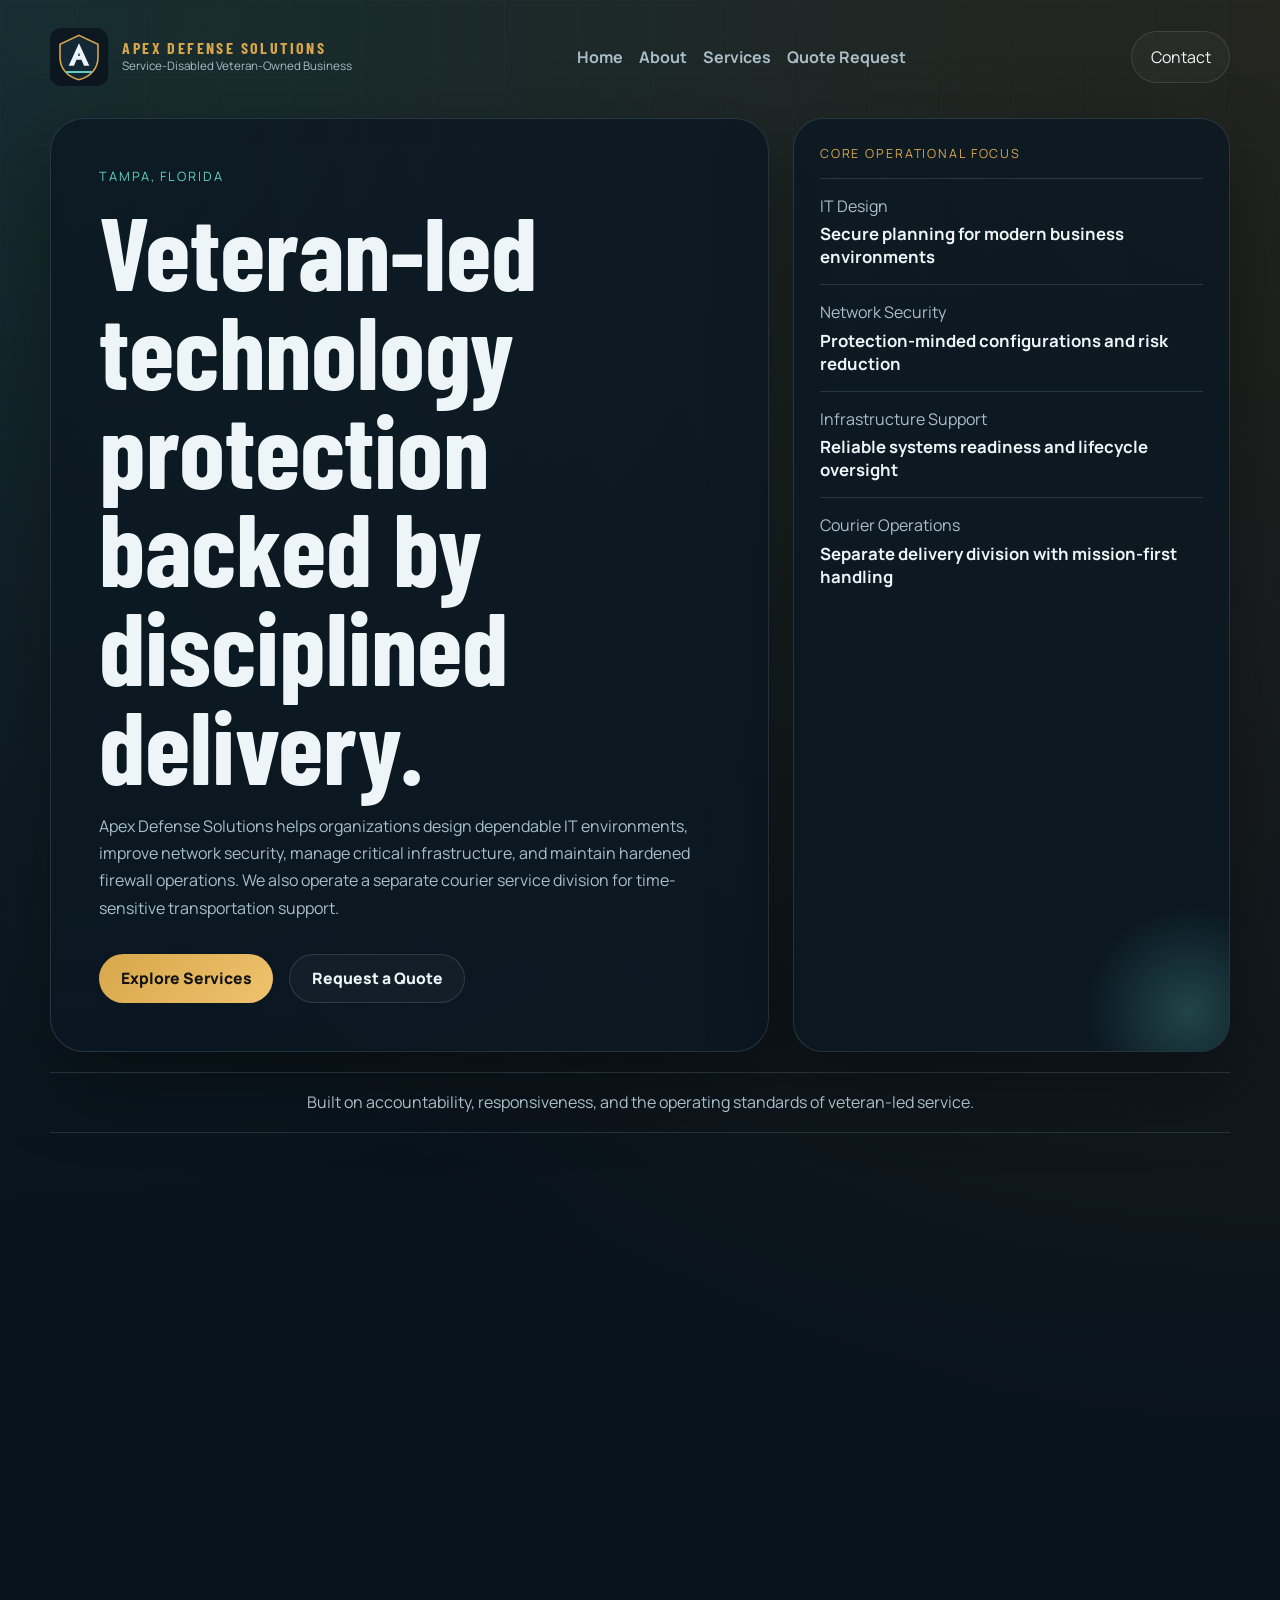
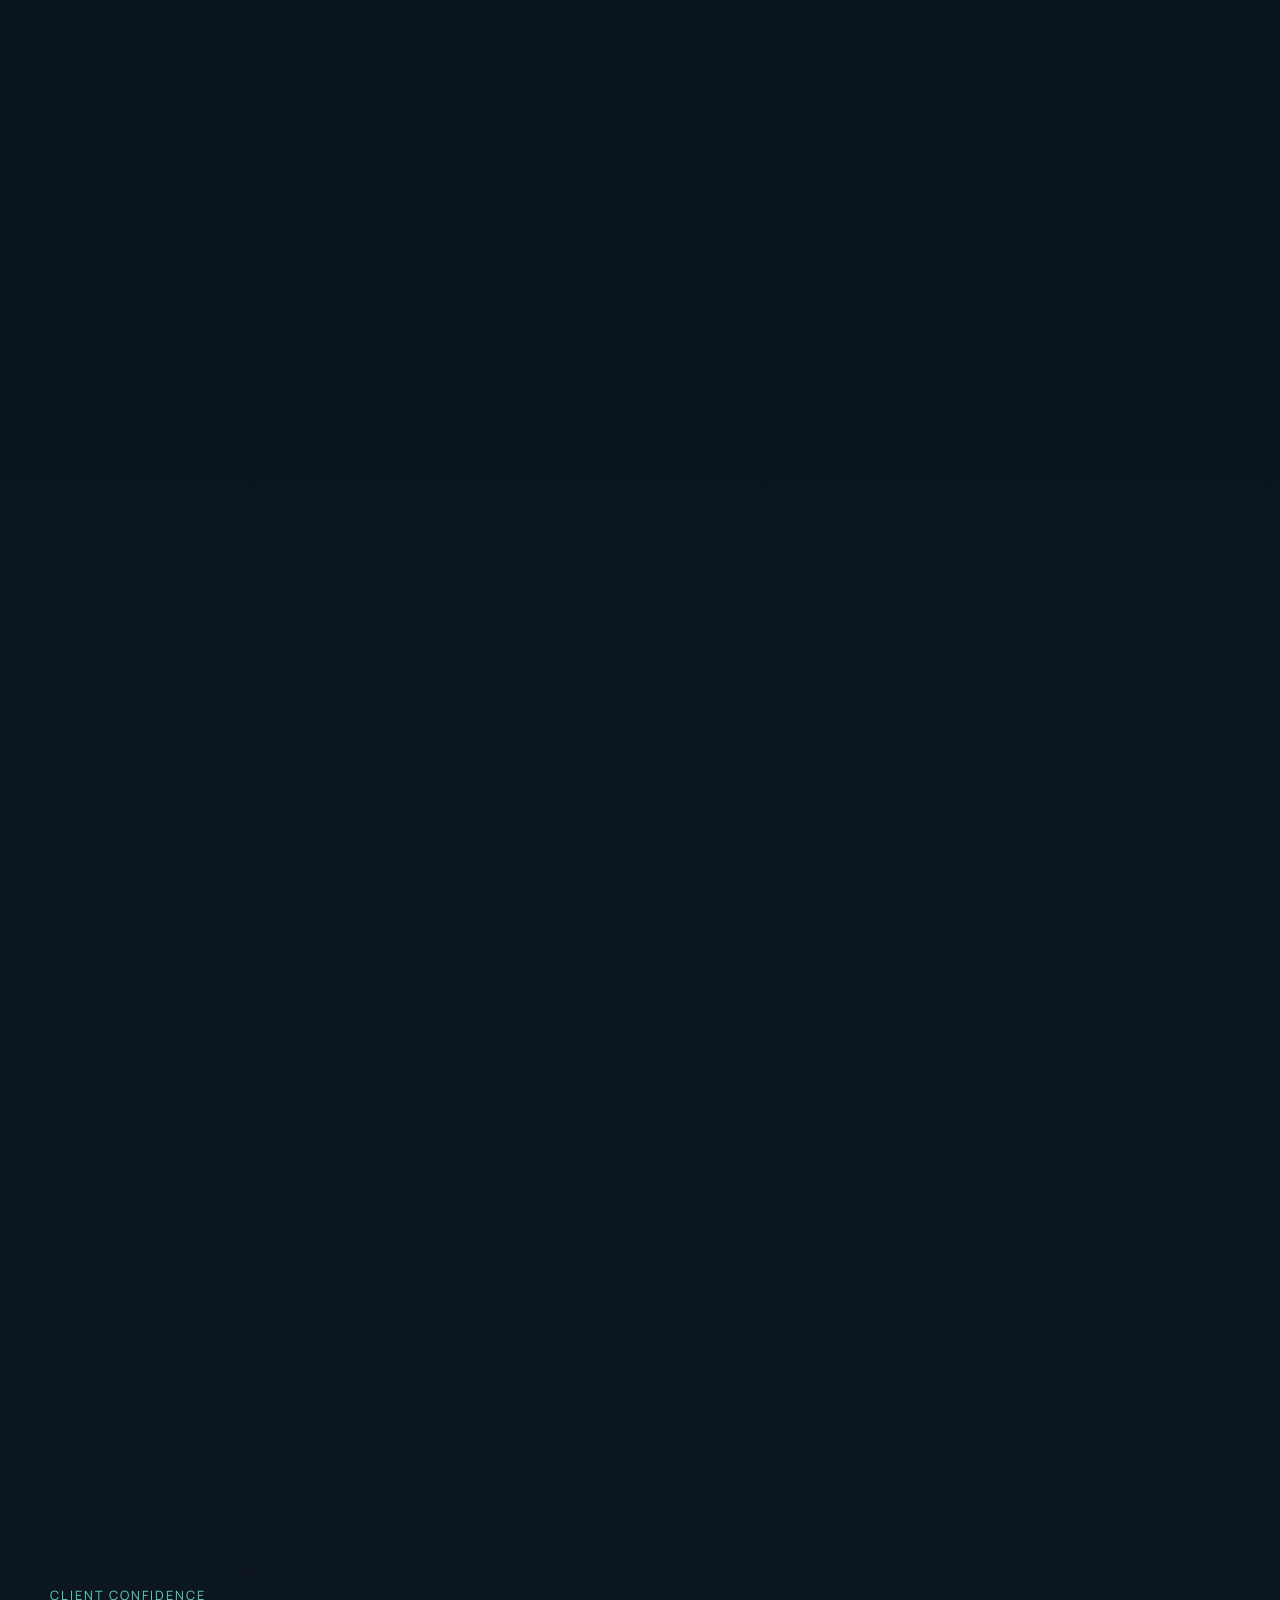
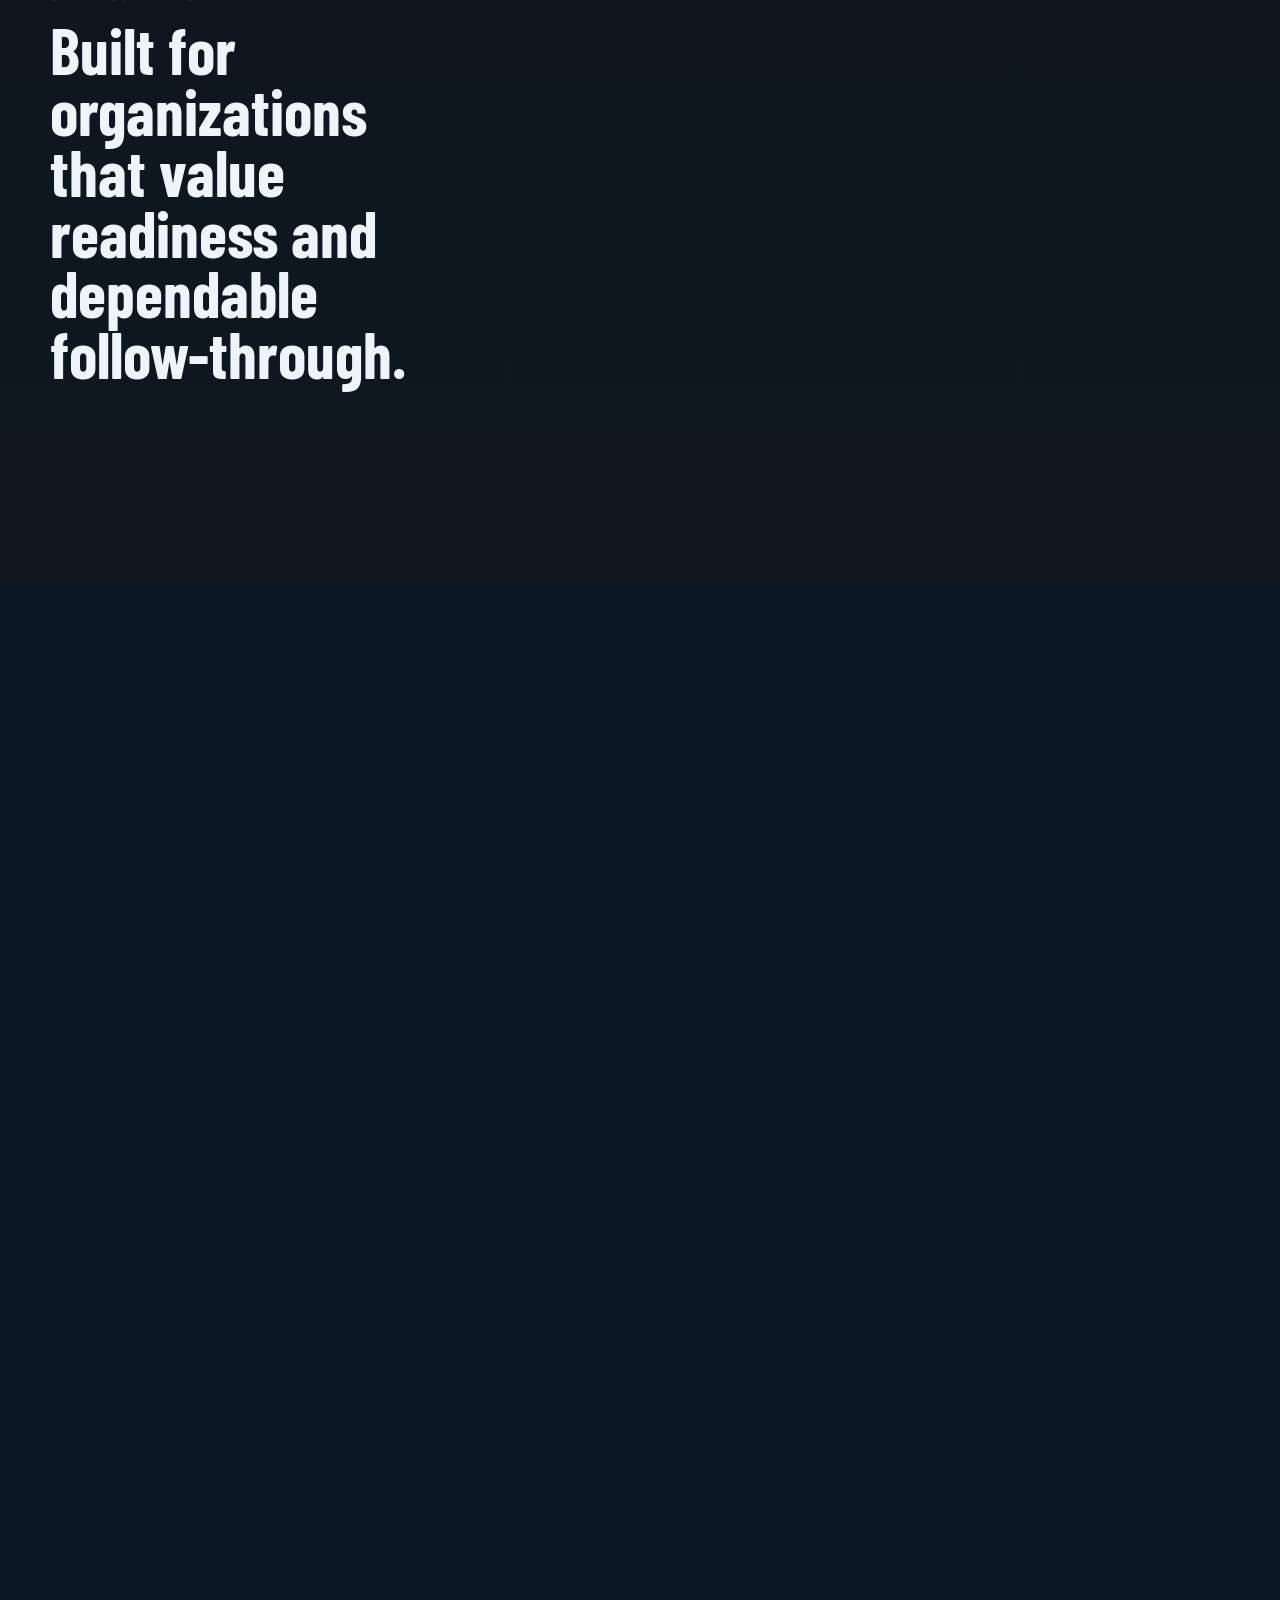
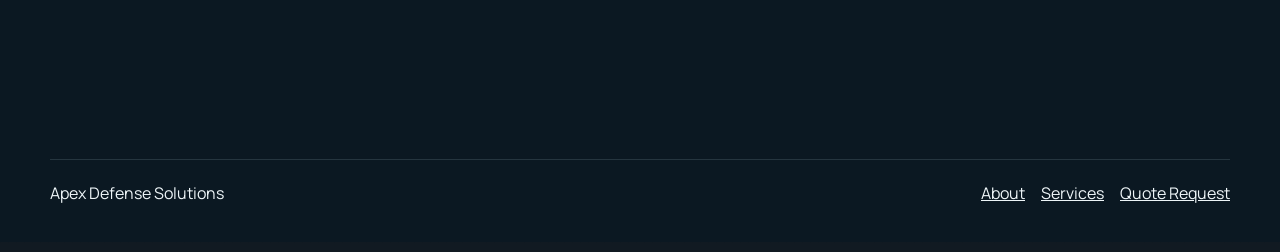
==== index.html @ 64cbfb64 "Initial website commit" ====
<!DOCTYPE html>
<html lang="en">
  <head>
    <meta charset="UTF-8" />
    <meta name="viewport" content="width=device-width, initial-scale=1.0" />
    <title>Apex Defense Solutions | Veteran-Led IT Security and Courier Operations</title>
    <meta
      name="description"
      content="Apex Defense Solutions is a service-disabled veteran-owned business in Tampa, Florida providing IT design, network security, infrastructure support, firewall management, and courier services."
    />
    <link rel="preconnect" href="https://fonts.googleapis.com" />
    <link rel="preconnect" href="https://fonts.gstatic.com" crossorigin />
    <link
      href="https://fonts.googleapis.com/css2?family=Barlow+Condensed:wght@500;600;700&family=Manrope:wght@400;500;600;700;800&display=swap"
      rel="stylesheet"
    />
    <link rel="stylesheet" href="./styles.css" />
  </head>
  <body>
    <div class="site-shell">
      <header class="topbar">
        <a class="brand" href="./index.html" aria-label="Apex Defense Solutions home">
          <img src="./logo.svg" alt="Apex Defense Solutions logo" />
          <span>
            <strong>Apex Defense Solutions</strong>
            <small>Service-Disabled Veteran-Owned Business</small>
          </span>
        </a>
        <nav class="main-nav" aria-label="Primary">
          <a href="./index.html">Home</a>
          <a href="./about.html">About</a>
          <a href="./services.html">Services</a>
          <a href="#quote">Quote Request</a>
        </nav>
        <a class="nav-cta" href="#contact">Contact</a>
      </header>

      <main>
        <section class="hero hero-home">
          <div class="hero-copy">
            <p class="kicker">Tampa, Florida</p>
            <h1>Veteran-led technology protection backed by disciplined delivery.</h1>
            <p class="lead">
              Apex Defense Solutions helps organizations design dependable IT environments, improve
              network security, manage critical infrastructure, and maintain hardened firewall
              operations. We also operate a separate courier service division for time-sensitive
              transportation support.
            </p>
            <div class="hero-actions">
              <a class="button button-primary" href="./services.html">Explore Services</a>
              <a class="button button-secondary" href="#quote">Request a Quote</a>
            </div>
          </div>

          <aside class="hero-card">
            <p class="card-label">Core Operational Focus</p>
            <ul class="stat-list">
              <li>
                <span>IT Design</span>
                <strong>Secure planning for modern business environments</strong>
              </li>
              <li>
                <span>Network Security</span>
                <strong>Protection-minded configurations and risk reduction</strong>
              </li>
              <li>
                <span>Infrastructure Support</span>
                <strong>Reliable systems readiness and lifecycle oversight</strong>
              </li>
              <li>
                <span>Courier Operations</span>
                <strong>Separate delivery division with mission-first handling</strong>
              </li>
            </ul>
          </aside>
        </section>

        <section class="trust-band">
          <p>Built on accountability, responsiveness, and the operating standards of veteran-led service.</p>
        </section>

        <section class="section">
          <div class="section-heading">
            <div>
              <p class="section-kicker">What We Do</p>
              <h2>Two business divisions. One standard of execution.</h2>
            </div>
            <p class="section-summary">
              We combine security-first technical support with a separate courier operation so
              clients can work with a single organization that values precision, communication, and
              follow-through.
            </p>
          </div>

          <div class="division-grid">
            <article class="division-card tech">
              <p class="division-tag">Defense Technology Division</p>
              <h3>Secure systems. Practical support.</h3>
              <p>
                IT design, network security, infrastructure planning, and firewall management for
                organizations that need resilient operations without unnecessary complexity.
              </p>
              <a class="text-link" href="./services.html">View technology services</a>
            </article>
            <article class="division-card courier">
              <p class="division-tag">Courier Service Division</p>
              <h3>Dedicated delivery with disciplined handling.</h3>
              <p>
                A separate courier arm built to support time-sensitive transportation needs with the
                same professionalism and reliability that define our technical work.
              </p>
              <a class="text-link" href="#quote">Ask about courier support</a>
            </article>
          </div>
        </section>

        <section class="section">
          <div class="section-heading">
            <div>
              <p class="section-kicker">Featured Capabilities</p>
              <h2>Security-focused support for organizations that cannot afford weak links.</h2>
            </div>
          </div>

          <div class="service-grid">
            <article class="service-card">
              <h3>IT Design & Planning</h3>
              <p>Architecture guidance, modernization planning, system readiness, and scalable design support.</p>
            </article>
            <article class="service-card">
              <h3>Network Security</h3>
              <p>Security-minded network structure, segmentation planning, visibility priorities, and protection guidance.</p>
            </article>
            <article class="service-card">
              <h3>Infrastructure Management</h3>
              <p>Operational support for devices, environments, and core systems that need dependable continuity.</p>
            </article>
            <article class="service-card">
              <h3>Firewall Management</h3>
              <p>Policy review, rule administration, hardening, and access control practices aligned to real operations.</p>
            </article>
          </div>
        </section>

        <section class="section values-section">
          <div class="section-heading narrow">
            <div>
              <p class="section-kicker">Why Apex</p>
              <h2>Prepared, direct, and built around operational trust.</h2>
            </div>
          </div>

          <div class="values-grid">
            <article>
              <h3>Veteran-Led Discipline</h3>
              <p>We approach planning, execution, and client communication with consistency and accountability.</p>
            </article>
            <article>
              <h3>Security Mindset</h3>
              <p>Our technical work is shaped by resilience, practical defense, and controlled access.</p>
            </article>
            <article>
              <h3>Responsive Support</h3>
              <p>We focus on dependable follow-through for both technical engagements and delivery operations.</p>
            </article>
          </div>
        </section>

        <section class="section">
          <div class="section-heading">
            <div>
              <p class="section-kicker">Client Confidence</p>
              <h2>Built for organizations that value readiness and dependable follow-through.</h2>
            </div>
          </div>

          <div class="story-grid">
            <article class="story-card">
              <h3>Veteran-Owned Leadership</h3>
              <p>
                Apex Defense Solutions presents a clear service identity rooted in discipline,
                professionalism, and mission-focused execution for both technical and logistical
                support.
              </p>
            </article>
            <article class="story-card">
              <h3>Fast Contact Path</h3>
              <p>
                Visitors can call, email, or use the quote request form to start a conversation
                about IT security needs, infrastructure support, firewall management, or courier
                operations.
              </p>
            </article>
          </div>
        </section>

        <section class="section quote-section" id="quote">
          <div class="contact-panel">
            <div>
              <p class="section-kicker">Quote Request</p>
              <h2>Tell us what you need and we will help route the request.</h2>
              <p>
                This form prepares an email draft on the visitor's device so you can accept quote
                inquiries immediately without a backend.
              </p>
            </div>

            <form class="quote-form" data-quote-form>
              <label>
                Name
                <input type="text" name="name" placeholder="Your name" required />
              </label>
              <label>
                Company
                <input type="text" name="company" placeholder="Organization name" />
              </label>
              <label>
                Email
                <input type="email" name="email" placeholder="you@example.com" required />
              </label>
              <label>
                Division
                <select name="division" required>
                  <option value="">Select one</option>
                  <option>Defense Technology</option>
                  <option>Courier Services</option>
                  <option>Not Sure Yet</option>
                </select>
              </label>
              <label class="full">
                Project Details
                <textarea
                  name="details"
                  rows="5"
                  placeholder="Describe the support, scope, timeline, or delivery needs."
                  required
                ></textarea>
              </label>
              <input type="hidden" name="target" value="Apexdsolutionsllc@gmail.com" />
              <button class="button button-primary" type="submit">Prepare Email Request</button>
              <p class="form-note" data-form-note>
                The form opens your default email app with the request details filled in.
              </p>
            </form>
          </div>
        </section>

        <section class="section contact-section" id="contact">
          <div class="contact-panel compact">
            <div>
              <p class="section-kicker">Contact</p>
              <h2>Ready to talk through your next project?</h2>
              <p>
                Reach out directly for IT security support, infrastructure planning, firewall
                management, or courier service inquiries.
              </p>
            </div>

            <div class="contact-box">
              <p class="contact-line"><strong>Company:</strong> Apex Defense Solutions</p>
              <p class="contact-line"><strong>Location:</strong> Tampa, FL</p>
              <p class="contact-line"><strong>Email:</strong> Apexdsolutionsllc@gmail.com</p>
              <p class="contact-line"><strong>Phone:</strong> (813) 541-5267</p>
              <p class="contact-line"><strong>Hours:</strong> Mon-Fri, 8:00 AM-5:00 PM</p>
            </div>
          </div>
        </section>
      </main>

      <footer class="site-footer">
        <p>Apex Defense Solutions</p>
        <nav aria-label="Footer">
          <a href="./about.html">About</a>
          <a href="./services.html">Services</a>
          <a href="#quote">Quote Request</a>
        </nav>
      </footer>
    </div>

    <script src="./script.js"></script>
  </body>
</html>
---- styles.css ----
:root {
  --bg: #081119;
  --panel: rgba(11, 24, 35, 0.84);
  --panel-soft: rgba(15, 31, 43, 0.74);
  --line: rgba(157, 187, 201, 0.18);
  --text: #eef5f8;
  --muted: #aabec9;
  --accent: #d8a74b;
  --signal: #61d0c2;
  --courier: #ef8354;
  --shadow: 0 30px 80px rgba(0, 0, 0, 0.34);
}

* {
  box-sizing: border-box;
}

html {
  scroll-behavior: smooth;
}

body {
  margin: 0;
  min-height: 100vh;
  color: var(--text);
  font-family: "Manrope", sans-serif;
  background:
    radial-gradient(circle at top left, rgba(97, 208, 194, 0.14), transparent 24%),
    radial-gradient(circle at top right, rgba(216, 167, 75, 0.14), transparent 28%),
    linear-gradient(180deg, #071018 0%, #0b151e 45%, #111a22 100%);
}

body::before {
  content: "";
  position: fixed;
  inset: 0;
  pointer-events: none;
  background-image:
    linear-gradient(rgba(255, 255, 255, 0.03) 1px, transparent 1px),
    linear-gradient(90deg, rgba(255, 255, 255, 0.03) 1px, transparent 1px);
  background-size: 72px 72px;
  mask-image: linear-gradient(to bottom, rgba(0, 0, 0, 0.55), transparent 85%);
}

a {
  color: inherit;
}

img {
  display: block;
  max-width: 100%;
}

.site-shell {
  width: min(1180px, calc(100% - 2rem));
  margin: 0 auto;
  padding: 1rem 0 3rem;
}

.topbar,
.hero,
.section,
.trust-band,
.site-footer {
  animation: rise 0.8s ease both;
}

.topbar {
  display: flex;
  align-items: center;
  justify-content: space-between;
  gap: 1rem;
  padding: 0.75rem 0 2rem;
}

.brand {
  display: inline-flex;
  align-items: center;
  gap: 0.9rem;
  text-decoration: none;
}

.brand img {
  width: 58px;
  height: 58px;
  flex: none;
}

.brand span {
  display: grid;
  gap: 0.18rem;
}

.brand strong,
.kicker,
.section-kicker,
.division-tag,
.card-label {
  text-transform: uppercase;
  letter-spacing: 0.15em;
}

.brand strong {
  font: 700 1rem/1 "Barlow Condensed", sans-serif;
  color: var(--accent);
}

.brand small {
  font-size: 0.73rem;
  color: var(--muted);
}

.main-nav {
  display: flex;
  gap: 1rem;
  align-items: center;
  flex-wrap: wrap;
}

.main-nav a,
.nav-cta,
.button,
.text-link {
  text-decoration: none;
}

.main-nav a {
  color: var(--muted);
  font-weight: 700;
}

.main-nav a[aria-current="page"] {
  color: var(--text);
}

.nav-cta {
  border: 1px solid var(--line);
  border-radius: 999px;
  padding: 0.9rem 1.15rem;
  background: rgba(255, 255, 255, 0.03);
  transition: transform 0.25s ease, border-color 0.25s ease;
}

.nav-cta:hover,
.button:hover,
.text-link:hover {
  transform: translateY(-2px);
}

.hero {
  display: grid;
  gap: 1.5rem;
}

.hero-home {
  grid-template-columns: minmax(0, 1.4fr) minmax(300px, 0.85fr);
  align-items: stretch;
}

.hero-page {
  grid-template-columns: 1fr;
}

.hero-copy,
.hero-card,
.service-card,
.division-card,
.story-card,
.contact-panel,
.values-grid article {
  background: var(--panel);
  border: 1px solid var(--line);
  box-shadow: var(--shadow);
  backdrop-filter: blur(16px);
}

.hero-copy {
  border-radius: 34px;
  padding: 3rem;
}

.hero-copy.single {
  max-width: 900px;
}

.kicker,
.section-kicker {
  margin: 0 0 1rem;
  font-size: 0.8rem;
  color: var(--signal);
}

h1,
h2,
h3 {
  margin: 0;
  font-family: "Barlow Condensed", sans-serif;
  line-height: 0.95;
}

h1 {
  max-width: 10.5ch;
  font-size: clamp(3.2rem, 9vw, 6.5rem);
}

h2 {
  max-width: 14ch;
  font-size: clamp(2.3rem, 6vw, 4rem);
}

h3 {
  font-size: 2rem;
  margin-bottom: 0.8rem;
}

.lead,
.section-summary,
.service-card p,
.division-card p,
.story-card p,
.values-grid p,
.contact-panel p,
.quote-form label,
.form-note,
.trust-band p,
.contact-line {
  color: var(--muted);
  line-height: 1.7;
}

.lead {
  max-width: 60ch;
  margin: 1.2rem 0 0;
}

.hero-actions {
  display: flex;
  gap: 1rem;
  flex-wrap: wrap;
  margin-top: 2rem;
}

.button {
  display: inline-flex;
  justify-content: center;
  align-items: center;
  padding: 1rem 1.35rem;
  border: 0;
  border-radius: 999px;
  font: 800 0.98rem/1 "Manrope", sans-serif;
  cursor: pointer;
  transition: transform 0.25s ease, background 0.25s ease;
}

.button-primary {
  background: linear-gradient(135deg, var(--accent), #efc26d);
  color: #131313;
}

.button-secondary {
  background: rgba(255, 255, 255, 0.03);
  border: 1px solid var(--line);
  color: var(--text);
}

.text-link {
  display: inline-block;
  margin-top: 1rem;
  color: var(--text);
  font-weight: 800;
}

.hero-card {
  position: relative;
  overflow: hidden;
  border-radius: 30px;
  padding: 1.6rem;
}

.hero-card::after {
  content: "";
  position: absolute;
  inset: auto -4rem -4rem auto;
  width: 13rem;
  height: 13rem;
  border-radius: 50%;
  background: radial-gradient(circle, rgba(97, 208, 194, 0.24), transparent 70%);
}

.card-label {
  margin: 0 0 1rem;
  font-size: 0.78rem;
  color: var(--accent);
}

.stat-list {
  margin: 0;
  padding: 0;
  list-style: none;
  display: grid;
  gap: 1rem;
}

.stat-list li {
  border-top: 1px solid var(--line);
  padding-top: 1rem;
}

.stat-list span {
  display: block;
  margin-bottom: 0.35rem;
  color: var(--muted);
}

.stat-list strong {
  font-size: 1.05rem;
}

.trust-band {
  margin: 1.2rem 0 2.5rem;
  padding: 1rem 1.2rem;
  border-top: 1px solid var(--line);
  border-bottom: 1px solid var(--line);
}

.trust-band p {
  margin: 0;
  text-align: center;
}

.section {
  padding: 2.2rem 0;
}

.section-heading {
  display: flex;
  justify-content: space-between;
  align-items: end;
  gap: 1.5rem;
  margin-bottom: 1.5rem;
}

.section-summary {
  max-width: 34rem;
  margin: 0;
}

.service-grid,
.division-grid,
.values-grid,
.story-grid {
  display: grid;
  gap: 1.2rem;
}

.service-grid {
  grid-template-columns: repeat(4, minmax(0, 1fr));
}

.service-grid-stacked {
  grid-template-columns: repeat(2, minmax(0, 1fr));
}

.service-card,
.division-card,
.story-card,
.values-grid article {
  border-radius: 26px;
  padding: 1.6rem;
}

.division-grid {
  grid-template-columns: repeat(2, minmax(0, 1fr));
}

.division-card {
  position: relative;
  overflow: hidden;
  min-height: 290px;
}

.division-card::before {
  content: "";
  position: absolute;
  inset: 0;
  opacity: 0.58;
}

.division-card.tech::before {
  background:
    linear-gradient(135deg, rgba(97, 208, 194, 0.16), transparent 55%),
    radial-gradient(circle at top right, rgba(97, 208, 194, 0.15), transparent 30%);
}

.division-card.courier::before,
.courier-panel {
  background:
    linear-gradient(135deg, rgba(239, 131, 84, 0.15), rgba(11, 24, 35, 0.84)),
    var(--panel);
}

.division-card > *,
.courier-panel > * {
  position: relative;
}

.division-tag {
  margin: 0 0 1rem;
  font-size: 0.78rem;
}

.tech .division-tag {
  color: var(--signal);
}

.courier .division-tag {
  color: var(--courier);
}

.values-grid {
  grid-template-columns: repeat(3, minmax(0, 1fr));
}

.story-grid {
  grid-template-columns: repeat(2, minmax(0, 1fr));
}

.story-grid.single-column {
  grid-template-columns: 1fr;
}

.contact-panel {
  display: grid;
  grid-template-columns: minmax(0, 1fr) minmax(320px, 0.95fr);
  gap: 1.5rem;
  padding: 2rem;
  border-radius: 32px;
}

.contact-panel.compact {
  grid-template-columns: minmax(0, 1.15fr) minmax(280px, 0.85fr);
}

.quote-form {
  display: grid;
  grid-template-columns: repeat(2, minmax(0, 1fr));
  gap: 1rem;
}

.quote-form label {
  display: grid;
  gap: 0.45rem;
  font-size: 0.95rem;
}

.quote-form .full {
  grid-column: 1 / -1;
}

.quote-form input,
.quote-form select,
.quote-form textarea {
  width: 100%;
  padding: 0.95rem 1rem;
  border-radius: 16px;
  border: 1px solid var(--line);
  background: rgba(255, 255, 255, 0.03);
  color: var(--text);
  font: inherit;
}

.quote-form input::placeholder,
.quote-form textarea::placeholder {
  color: #8ba1ad;
}

.quote-form button {
  margin-top: 0.2rem;
}

.form-note {
  margin: 0;
  align-self: center;
}

.contact-box {
  background: var(--panel-soft);
  border: 1px solid var(--line);
  border-radius: 24px;
  padding: 1.5rem;
}

.contact-line {
  margin: 0 0 0.8rem;
}

.site-footer {
  margin-top: 2rem;
  padding-top: 1.4rem;
  border-top: 1px solid var(--line);
  display: flex;
  justify-content: space-between;
  gap: 1rem;
  align-items: center;
}

.site-footer p,
.site-footer nav {
  margin: 0;
}

.site-footer nav {
  display: flex;
  gap: 1rem;
  flex-wrap: wrap;
}

@keyframes rise {
  from {
    opacity: 0;
    transform: translateY(18px);
  }
  to {
    opacity: 1;
    transform: translateY(0);
  }
}

@media (max-width: 1024px) {
  .hero-home,
  .service-grid,
  .service-grid-stacked,
  .division-grid,
  .values-grid,
  .story-grid,
  .contact-panel,
  .contact-panel.compact {
    grid-template-columns: 1fr;
  }

  .section-heading {
    flex-direction: column;
    align-items: start;
  }
}

@media (max-width: 760px) {
  .topbar,
  .main-nav,
  .hero-actions,
  .site-footer {
    flex-direction: column;
    align-items: stretch;
  }

  .quote-form {
    grid-template-columns: 1fr;
  }

  .hero-copy,
  .hero-card,
  .contact-panel {
    padding: 1.4rem;
    border-radius: 24px;
  }

  h1 {
    max-width: 12ch;
    font-size: 3.2rem;
  }

  h2 {
    font-size: 2.6rem;
  }
}
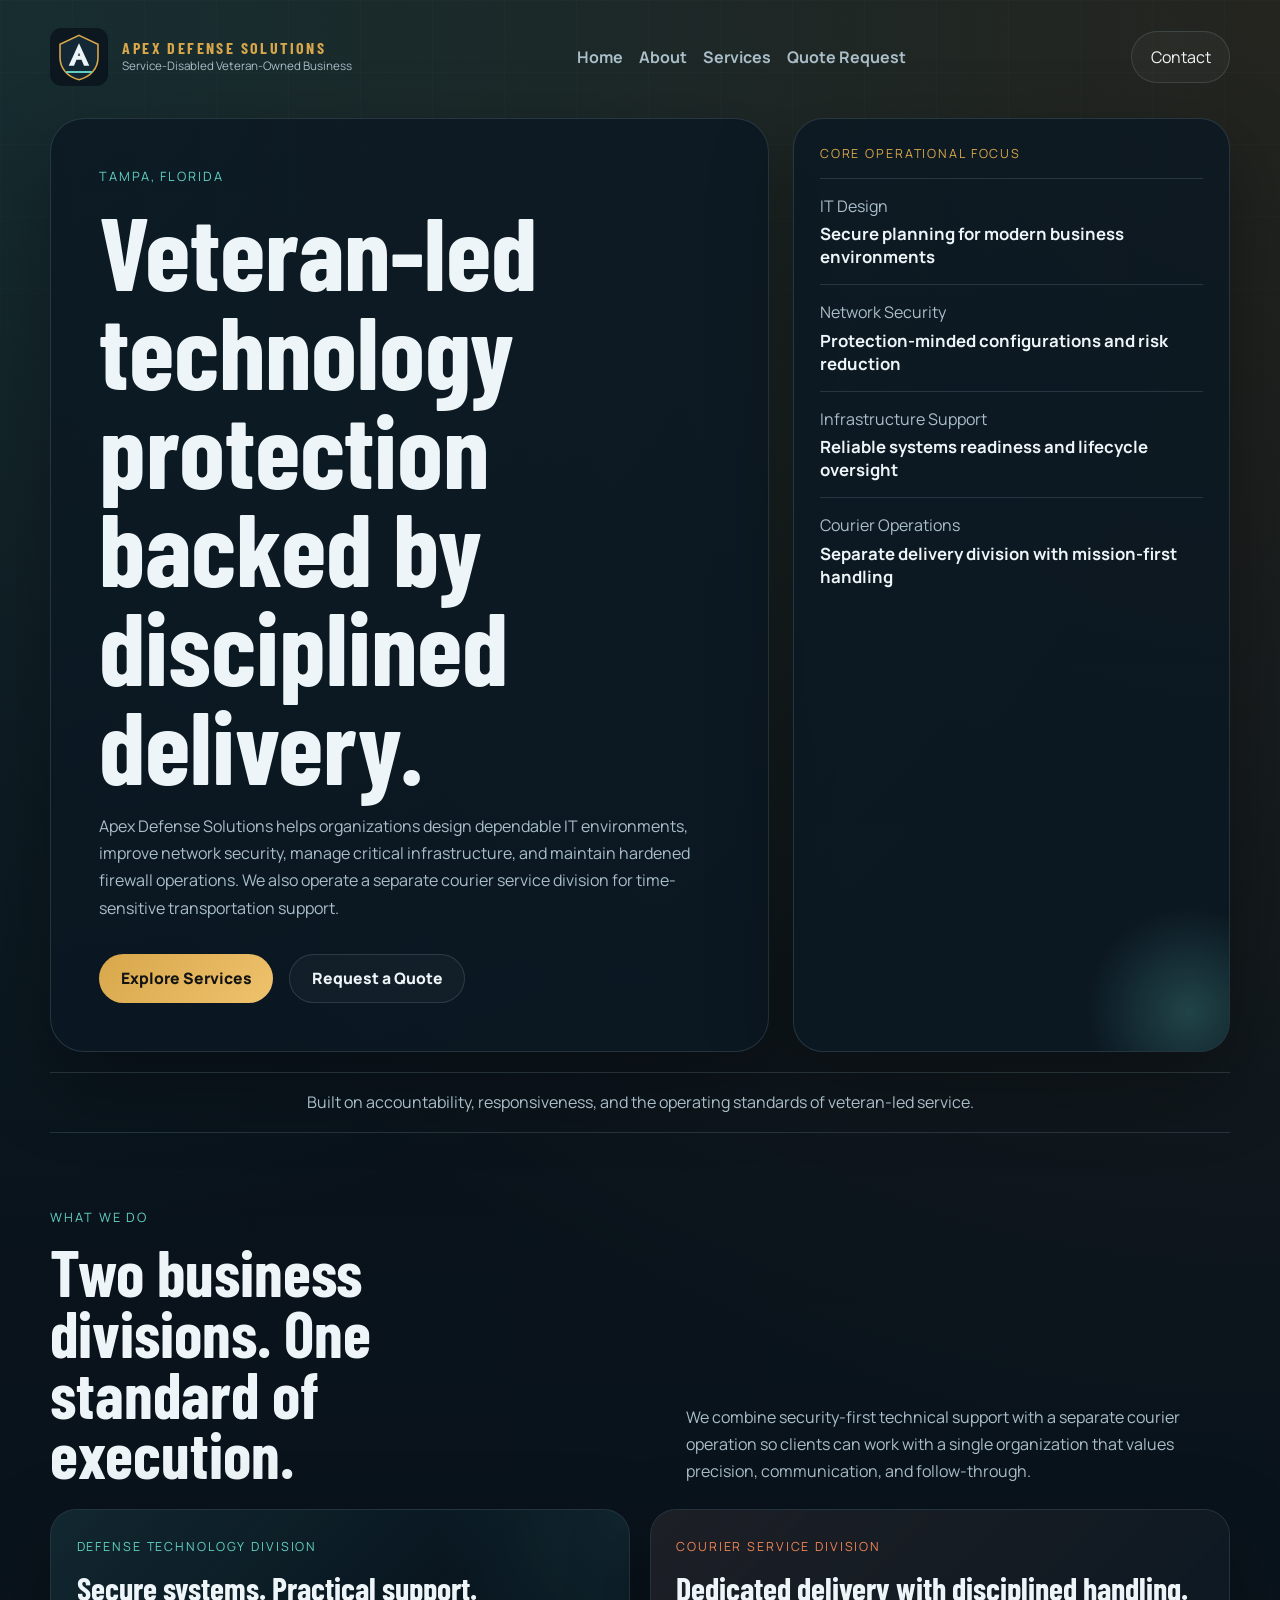
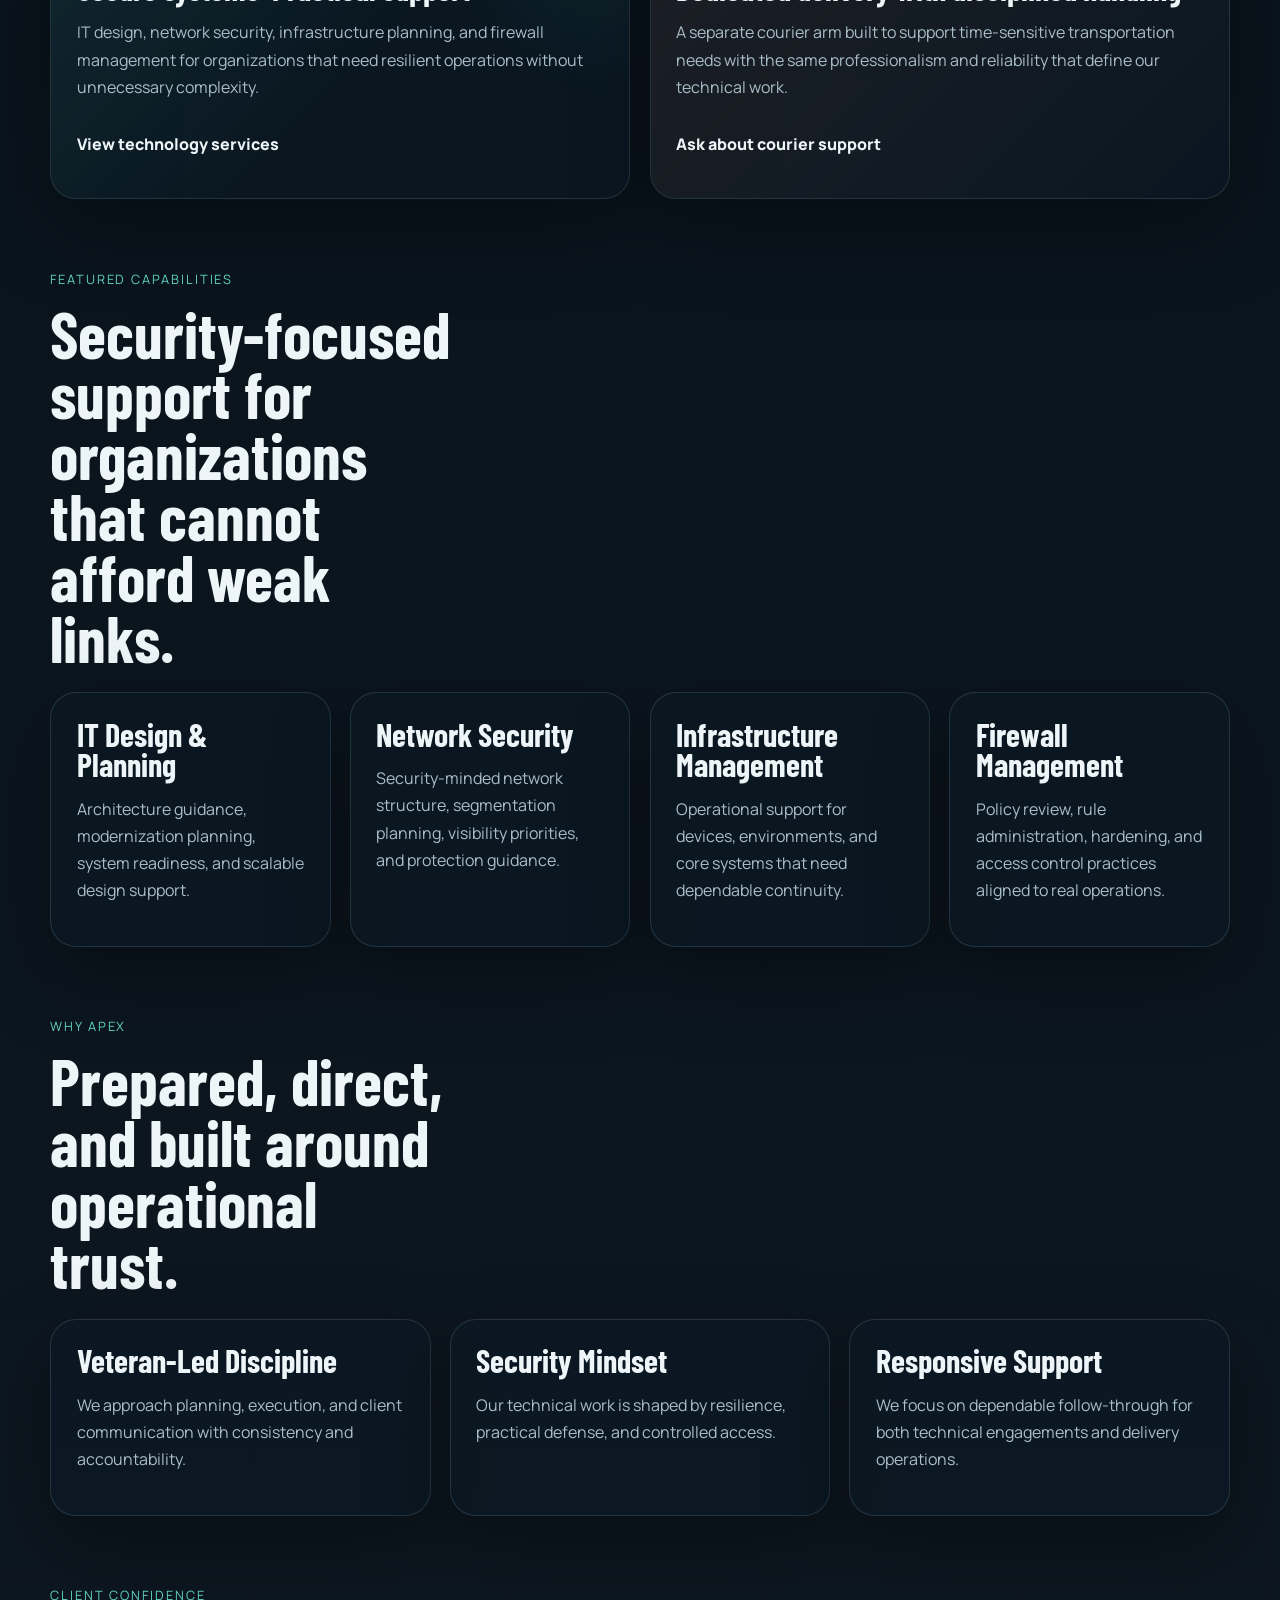
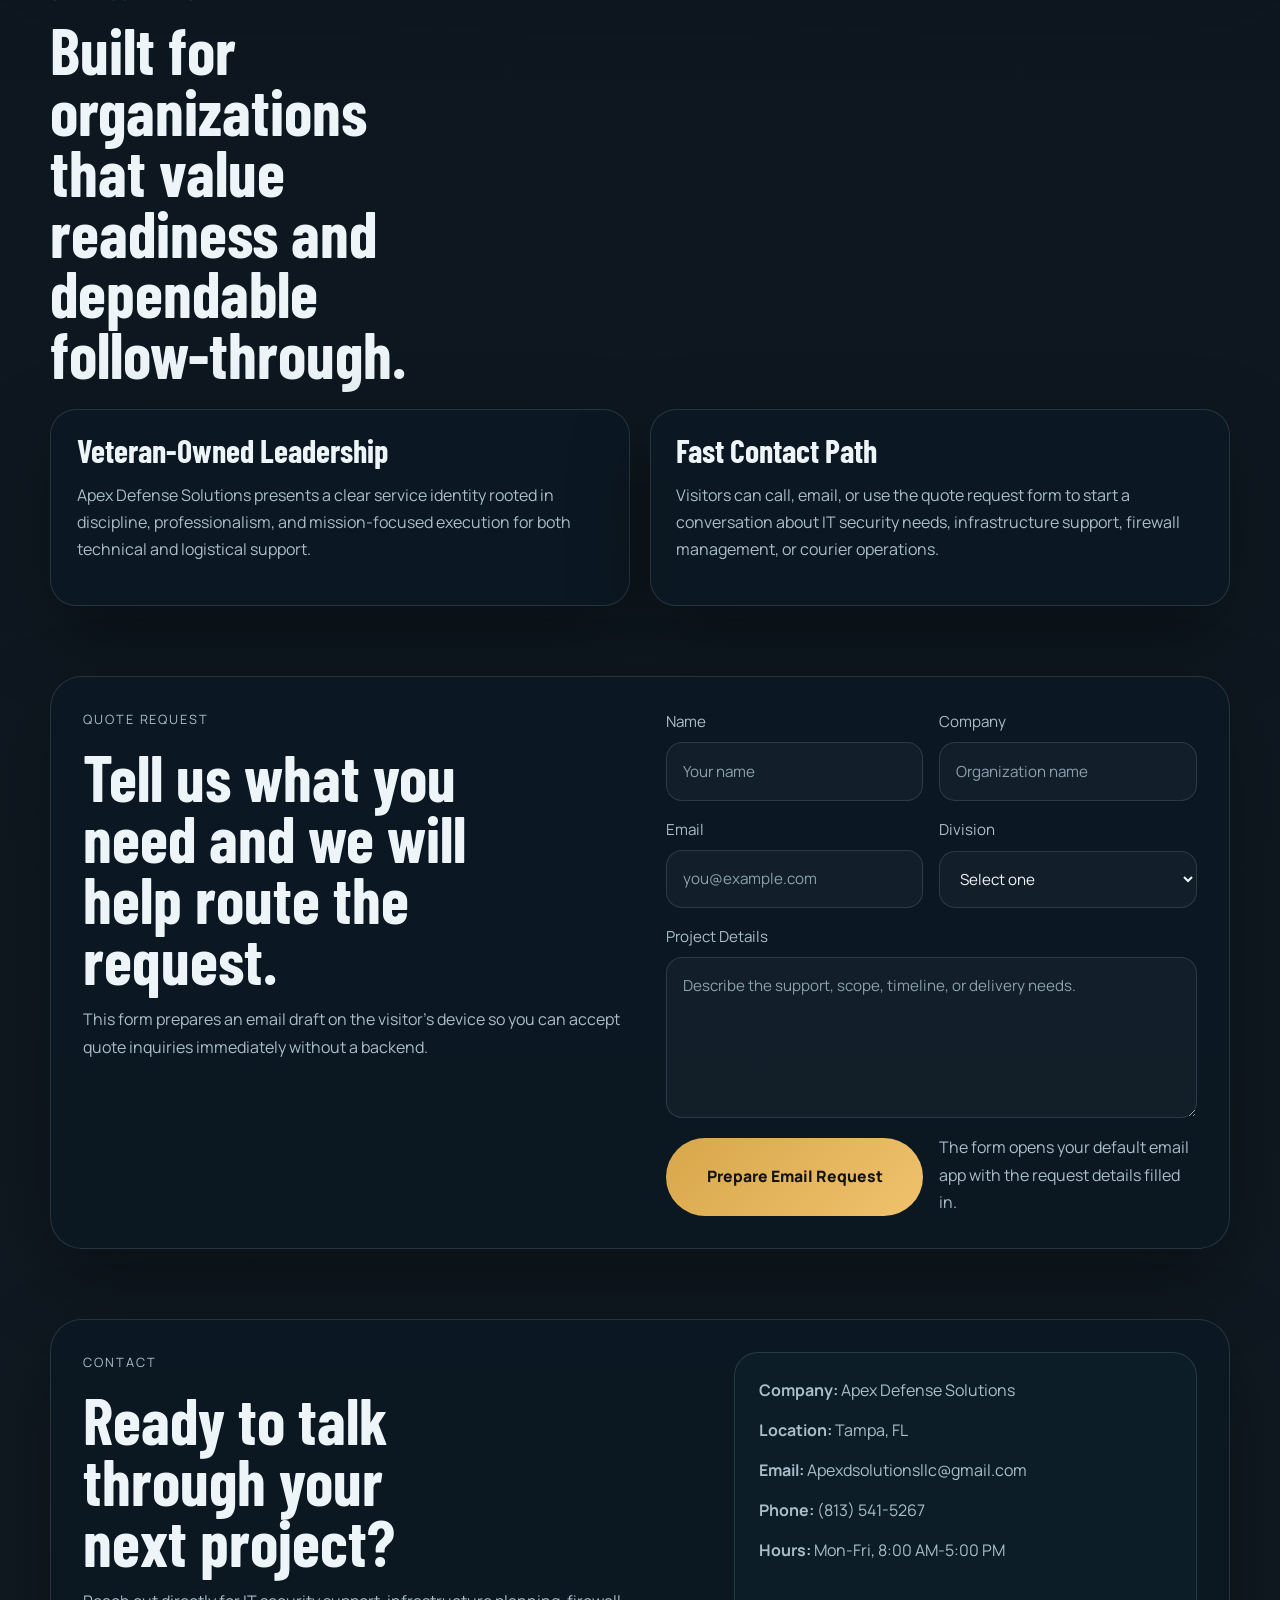
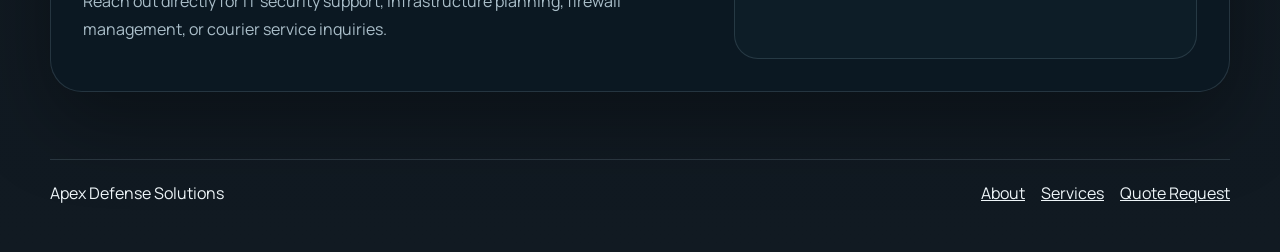
==== commit bbe6f267: "Add SEO metadata and favicon" ====
--- a/index.html
+++ b/index.html
@@ -8,6 +8,26 @@
       name="description"
       content="Apex Defense Solutions is a service-disabled veteran-owned business in Tampa, Florida providing IT design, network security, infrastructure support, firewall management, and courier services."
     />
+    <meta name="robots" content="index, follow" />
+    <meta name="theme-color" content="#081119" />
+    <link rel="canonical" href="https://apexdsolutions.com/" />
+    <meta property="og:type" content="website" />
+    <meta property="og:site_name" content="Apex Defense Solutions" />
+    <meta property="og:title" content="Apex Defense Solutions | Veteran-Led IT Security and Courier Operations" />
+    <meta
+      property="og:description"
+      content="Veteran-led IT design, network security, infrastructure support, firewall management, and courier services based in Tampa, Florida."
+    />
+    <meta property="og:url" content="https://apexdsolutions.com/" />
+    <meta property="og:image" content="https://apexdsolutions.com/logo.svg" />
+    <meta name="twitter:card" content="summary_large_image" />
+    <meta name="twitter:title" content="Apex Defense Solutions" />
+    <meta
+      name="twitter:description"
+      content="Veteran-led IT design, network security, infrastructure support, firewall management, and courier services."
+    />
+    <meta name="twitter:image" content="https://apexdsolutions.com/logo.svg" />
+    <link rel="icon" type="image/svg+xml" href="/favicon.svg" />
     <link rel="preconnect" href="https://fonts.googleapis.com" />
     <link rel="preconnect" href="https://fonts.gstatic.com" crossorigin />
     <link
@@ -19,7 +39,7 @@
   <body>
     <div class="site-shell">
       <header class="topbar">
-        <a class="brand" href="./index.html" aria-label="Apex Defense Solutions home">
+        <a class="brand" href="/" aria-label="Apex Defense Solutions home">
           <img src="./logo.svg" alt="Apex Defense Solutions logo" />
           <span>
             <strong>Apex Defense Solutions</strong>
@@ -27,7 +47,7 @@
           </span>
         </a>
         <nav class="main-nav" aria-label="Primary">
-          <a href="./index.html">Home</a>
+          <a href="/">Home</a>
           <a href="./about.html">About</a>
           <a href="./services.html">Services</a>
           <a href="#quote">Quote Request</a>
